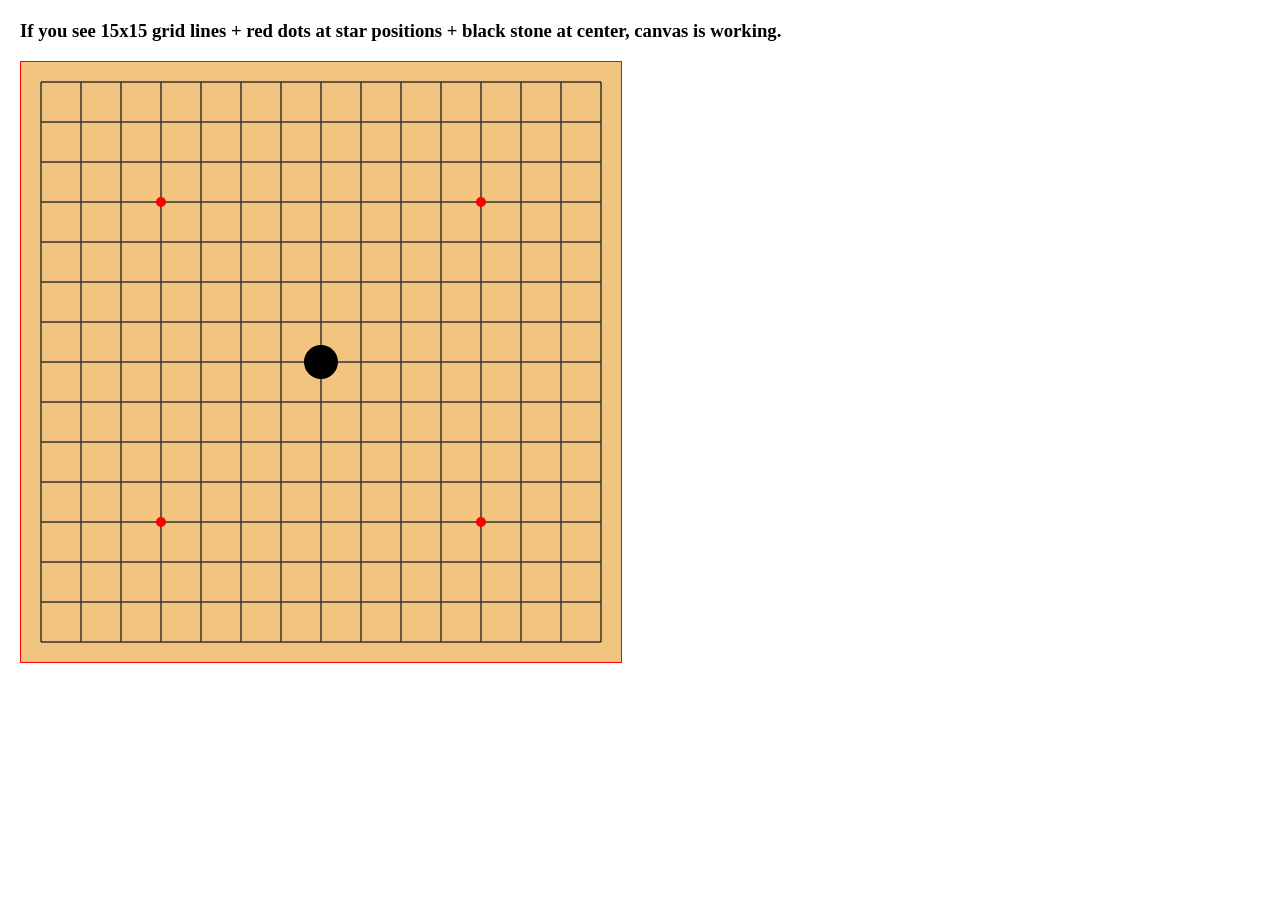
==== debug.html @ 55e4e4a0 "Initial commit: 五子棋卓越版 - 功能完整修复与动画升级" ====
<!DOCTYPE html>
<html>
<head>
<style>
body { margin: 20px; }
canvas { border: 1px solid red; }
</style>
</head>
<body>
<h3>If you see 15x15 grid lines + red dots at star positions + black stone at center, canvas is working.</h3>
<canvas id="board" width="600" height="600"></canvas>
<script>
const canvas = document.getElementById('board');
const ctx = canvas.getContext('2d');

const size = 15;
const cellSize = 40;
const padding = cellSize/2;

console.log('Canvas size:', canvas.width, canvas.height);
console.log('Cell size:', cellSize, 'Padding:', padding);

// Fill background
ctx.fillStyle = '#f1c47f';
ctx.fillRect(0, 0, 600, 600);

// Grid
ctx.strokeStyle = '#333';
ctx.lineWidth = 1.5;
for(let i=0; i<size; i++) {
    const pos = padding + i * cellSize;
    console.log('Line', i, 'at', pos);
    ctx.beginPath();
    ctx.moveTo(padding, pos);
    ctx.lineTo(600-padding, pos);
    ctx.stroke();
    ctx.beginPath();
    ctx.moveTo(pos, padding);
    ctx.lineTo(pos, 600-padding);
    ctx.stroke();
}

// Star points
ctx.fillStyle = 'red';
const stars = [[3,3],[11,3],[3,11],[11,11],[7,7]];
stars.forEach(([r,c]) => {
    const x = padding + c * cellSize;
    const y = padding + r * cellSize;
    ctx.beginPath();
    ctx.arc(x, y, 5, 0, Math.PI*2);
    ctx.fill();
    console.log('Star at', r, c, '->', x, y);
});

// Center stone
const cx = padding + 7 * cellSize;
const cy = padding + 7 * cellSize;
ctx.beginPath();
ctx.arc(cx, cy, 17, 0, Math.PI*2);
ctx.fillStyle = 'black';
ctx.fill();
console.log('Center stone at', cx, cy);
</script>
</body>
</html>
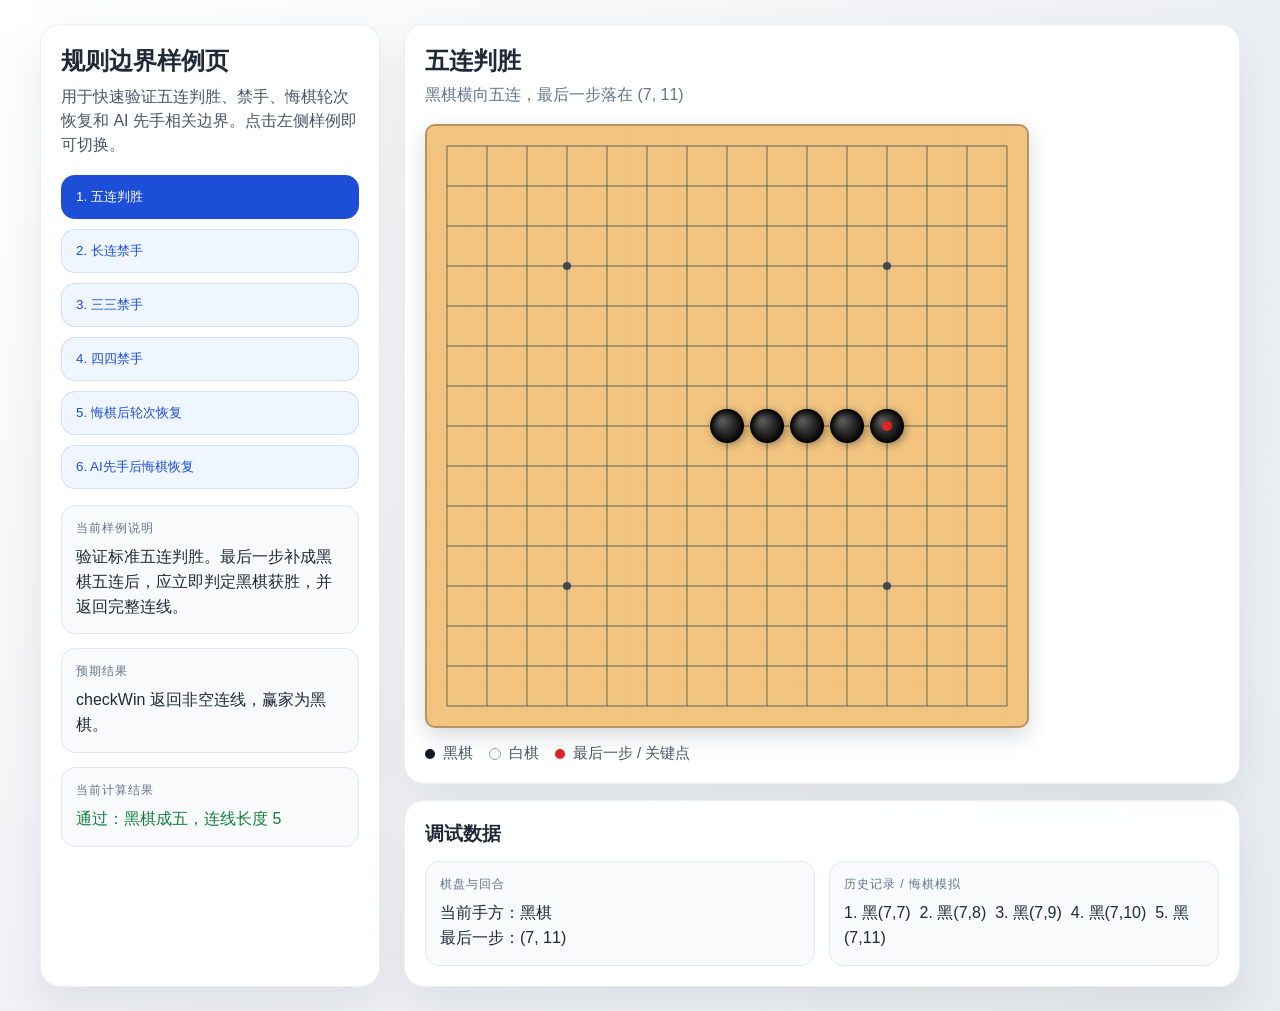
==== commit 440a4f8a: "feat: release v1.0.2 with autosave and records" ====
--- a/debug.html
+++ b/debug.html
@@ -1,65 +1,789 @@
 <!DOCTYPE html>
-<html>
+<html lang="zh-CN">
 <head>
-<style>
-body { margin: 20px; }
-canvas { border: 1px solid red; }
-</style>
+    <meta charset="UTF-8">
+    <meta name="viewport" content="width=device-width, initial-scale=1.0">
+    <title>五子棋规则边界样例页</title>
+    <style>
+        :root {
+            --wood: #f1c47f;
+            --wood-dark: #d4a76a;
+            --ink: #1f2937;
+            --line: rgba(44, 62, 80, 0.7);
+            --panel: rgba(255, 255, 255, 0.96);
+            --accent: #2563eb;
+            --ok: #15803d;
+            --warn: #b45309;
+        }
+
+        * {
+            box-sizing: border-box;
+        }
+
+        body {
+            margin: 0;
+            min-height: 100vh;
+            padding: 24px;
+            background:
+                radial-gradient(circle at top left, rgba(255, 255, 255, 0.95), rgba(231, 235, 239, 0.98)),
+                linear-gradient(180deg, #f8fafc, #e5e7eb);
+            color: var(--ink);
+            font-family: "Microsoft YaHei", "PingFang SC", sans-serif;
+        }
+
+        .app {
+            width: min(1200px, 100%);
+            margin: 0 auto;
+            display: grid;
+            grid-template-columns: 340px minmax(0, 1fr);
+            gap: 24px;
+        }
+
+        .panel {
+            background: var(--panel);
+            border: 1px solid rgba(148, 163, 184, 0.18);
+            border-radius: 20px;
+            padding: 20px;
+            box-shadow: 0 18px 40px rgba(15, 23, 42, 0.08);
+        }
+
+        h1,
+        h2,
+        h3,
+        p {
+            margin: 0;
+        }
+
+        .header {
+            margin-bottom: 16px;
+        }
+
+        .header p {
+            margin-top: 8px;
+            color: #475569;
+            line-height: 1.5;
+        }
+
+        .scenario-list {
+            display: grid;
+            gap: 10px;
+            margin-top: 18px;
+        }
+
+        .scenario-btn {
+            width: 100%;
+            border: 1px solid rgba(37, 99, 235, 0.16);
+            background: #eff6ff;
+            color: #1d4ed8;
+            border-radius: 14px;
+            padding: 12px 14px;
+            text-align: left;
+            cursor: pointer;
+            transition: background 0.2s ease, transform 0.2s ease;
+        }
+
+        .scenario-btn:hover {
+            background: #dbeafe;
+            transform: translateY(-1px);
+        }
+
+        .scenario-btn.active {
+            background: #1d4ed8;
+            color: white;
+            border-color: transparent;
+        }
+
+        .meta {
+            display: grid;
+            gap: 14px;
+            margin-top: 16px;
+        }
+
+        .meta-card {
+            background: #f8fafc;
+            border: 1px solid #e2e8f0;
+            border-radius: 14px;
+            padding: 14px;
+        }
+
+        .meta-label {
+            display: block;
+            font-size: 0.76rem;
+            text-transform: uppercase;
+            letter-spacing: 0.08em;
+            color: #64748b;
+            margin-bottom: 8px;
+        }
+
+        .meta-value {
+            line-height: 1.55;
+            white-space: pre-wrap;
+        }
+
+        .meta-value.ok {
+            color: var(--ok);
+        }
+
+        .meta-value.warn {
+            color: var(--warn);
+        }
+
+        .board-panel {
+            display: grid;
+            gap: 16px;
+        }
+
+        .board-wrap {
+            width: min(100%, 604px);
+            padding: 2px;
+            border-radius: 10px;
+            background: #c19a6b;
+            box-shadow:
+                0 8px 22px rgba(15, 23, 42, 0.16),
+                inset 0 0 70px rgba(0, 0, 0, 0.08);
+        }
+
+        canvas {
+            display: block;
+            width: 100%;
+            height: auto;
+            background: var(--wood);
+            background-image:
+                repeating-linear-gradient(90deg, transparent, transparent 40px, rgba(212, 167, 106, 0.1) 41px),
+                repeating-linear-gradient(0deg, transparent, transparent 40px, rgba(212, 167, 106, 0.1) 41px);
+            border-radius: 8px;
+        }
+
+        .result-grid {
+            display: grid;
+            grid-template-columns: repeat(2, minmax(0, 1fr));
+            gap: 14px;
+        }
+
+        .legend {
+            display: flex;
+            flex-wrap: wrap;
+            gap: 10px 16px;
+            color: #475569;
+            font-size: 0.92rem;
+        }
+
+        .legend span::before {
+            content: "";
+            display: inline-block;
+            width: 10px;
+            height: 10px;
+            border-radius: 999px;
+            margin-right: 8px;
+            vertical-align: middle;
+        }
+
+        .legend .black::before {
+            background: #111827;
+        }
+
+        .legend .white::before {
+            background: #f8fafc;
+            border: 1px solid #94a3b8;
+        }
+
+        .legend .mark::before {
+            background: #dc2626;
+        }
+
+        @media (max-width: 960px) {
+            .app {
+                grid-template-columns: 1fr;
+            }
+        }
+
+        @media (max-width: 640px) {
+            body {
+                padding: 12px;
+            }
+
+            .panel {
+                padding: 16px;
+                border-radius: 16px;
+            }
+
+            .result-grid {
+                grid-template-columns: 1fr;
+            }
+        }
+    </style>
 </head>
 <body>
-<h3>If you see 15x15 grid lines + red dots at star positions + black stone at center, canvas is working.</h3>
-<canvas id="board" width="600" height="600"></canvas>
-<script>
-const canvas = document.getElementById('board');
-const ctx = canvas.getContext('2d');
-
-const size = 15;
-const cellSize = 40;
-const padding = cellSize/2;
-
-console.log('Canvas size:', canvas.width, canvas.height);
-console.log('Cell size:', cellSize, 'Padding:', padding);
-
-// Fill background
-ctx.fillStyle = '#f1c47f';
-ctx.fillRect(0, 0, 600, 600);
-
-// Grid
-ctx.strokeStyle = '#333';
-ctx.lineWidth = 1.5;
-for(let i=0; i<size; i++) {
-    const pos = padding + i * cellSize;
-    console.log('Line', i, 'at', pos);
-    ctx.beginPath();
-    ctx.moveTo(padding, pos);
-    ctx.lineTo(600-padding, pos);
-    ctx.stroke();
-    ctx.beginPath();
-    ctx.moveTo(pos, padding);
-    ctx.lineTo(pos, 600-padding);
-    ctx.stroke();
-}
-
-// Star points
-ctx.fillStyle = 'red';
-const stars = [[3,3],[11,3],[3,11],[11,11],[7,7]];
-stars.forEach(([r,c]) => {
-    const x = padding + c * cellSize;
-    const y = padding + r * cellSize;
-    ctx.beginPath();
-    ctx.arc(x, y, 5, 0, Math.PI*2);
-    ctx.fill();
-    console.log('Star at', r, c, '->', x, y);
-});
-
-// Center stone
-const cx = padding + 7 * cellSize;
-const cy = padding + 7 * cellSize;
-ctx.beginPath();
-ctx.arc(cx, cy, 17, 0, Math.PI*2);
-ctx.fillStyle = 'black';
-ctx.fill();
-console.log('Center stone at', cx, cy);
-</script>
+    <div class="app">
+        <aside class="panel">
+            <div class="header">
+                <h1>规则边界样例页</h1>
+                <p>用于快速验证五连判胜、禁手、悔棋轮次恢复和 AI 先手相关边界。点击左侧样例即可切换。</p>
+            </div>
+
+            <div id="scenario-list" class="scenario-list"></div>
+
+            <div class="meta">
+                <div class="meta-card">
+                    <span class="meta-label">当前样例说明</span>
+                    <div id="scenario-description" class="meta-value"></div>
+                </div>
+                <div class="meta-card">
+                    <span class="meta-label">预期结果</span>
+                    <div id="scenario-expected" class="meta-value"></div>
+                </div>
+                <div class="meta-card">
+                    <span class="meta-label">当前计算结果</span>
+                    <div id="scenario-actual" class="meta-value ok"></div>
+                </div>
+            </div>
+        </aside>
+
+        <main class="board-panel">
+            <section class="panel">
+                <h2 id="scenario-title">样例详情</h2>
+                <p id="scenario-subtitle" style="margin-top: 8px; color: #64748b;"></p>
+                <div style="margin-top: 18px;" class="board-wrap">
+                    <canvas id="board" width="600" height="600"></canvas>
+                </div>
+                <div style="margin-top: 16px;" class="legend">
+                    <span class="black">黑棋</span>
+                    <span class="white">白棋</span>
+                    <span class="mark">最后一步 / 关键点</span>
+                </div>
+            </section>
+
+            <section class="panel">
+                <h3>调试数据</h3>
+                <div class="result-grid" style="margin-top: 14px;">
+                    <div class="meta-card">
+                        <span class="meta-label">棋盘与回合</span>
+                        <div id="scenario-state" class="meta-value"></div>
+                    </div>
+                    <div class="meta-card">
+                        <span class="meta-label">历史记录 / 悔棋模拟</span>
+                        <div id="scenario-history" class="meta-value"></div>
+                    </div>
+                </div>
+            </section>
+        </main>
+    </div>
+
+    <script>
+        const canvas = document.getElementById('board');
+        const ctx = canvas.getContext('2d');
+
+        const size = 15;
+        const cellSize = 40;
+        const padding = cellSize / 2;
+        const gridExtent = canvas.width - padding;
+        const directions = [[1, 0], [0, 1], [1, 1], [1, -1]];
+
+        const scenarios = [
+            {
+                id: 'five-win',
+                title: '五连判胜',
+                subtitle: '黑棋横向五连，最后一步落在 (7, 11)',
+                description: '验证标准五连判胜。最后一步补成黑棋五连后，应立即判定黑棋获胜，并返回完整连线。',
+                expected: 'checkWin 返回非空连线，赢家为黑棋。',
+                create() {
+                    const board = createEmptyBoard();
+                    const line = [[7, 7], [7, 8], [7, 9], [7, 10], [7, 11]];
+                    for (const [r, c] of line) {
+                        board[r][c] = 1;
+                    }
+                    return {
+                        board,
+                        currentPlayer: 1,
+                        lastMove: { r: 7, c: 11 },
+                        history: line.map(([r, c]) => ({ r, c, p: 1 }))
+                    };
+                },
+                evaluate(state) {
+                    const winLine = checkWin(state.board, state.lastMove.r, state.lastMove.c, 1);
+                    return {
+                        summary: winLine ? `通过：黑棋成五，连线长度 ${winLine.length}` : '失败：未识别出五连。',
+                        ok: Boolean(winLine),
+                        state: `当前手方：黑棋\n最后一步：(${state.lastMove.r}, ${state.lastMove.c})`,
+                        history: summarizeHistory(state.history)
+                    };
+                }
+            },
+            {
+                id: 'overline',
+                title: '长连禁手',
+                subtitle: '黑棋在横线形成六连',
+                description: '验证连珠规则中的长连禁手。黑棋最后一步后如果形成 6 子及以上，应触发长连禁手。',
+                expected: 'checkForbiddenMove 返回“长连禁手 (超过五子)”。',
+                create() {
+                    const board = createEmptyBoard();
+                    [[7, 6], [7, 7], [7, 8], [7, 9], [7, 10]].forEach(([r, c]) => {
+                        board[r][c] = 1;
+                    });
+                    return {
+                        board,
+                        currentPlayer: 1,
+                        lastMove: { r: 7, c: 11 },
+                        history: [[7, 6], [7, 7], [7, 8], [7, 9], [7, 10]].map(([r, c]) => ({ r, c, p: 1 }))
+                    };
+                },
+                evaluate(state) {
+                    const board = cloneBoard(state.board);
+                    const result = checkForbiddenMove(board, state.lastMove.r, state.lastMove.c);
+                    return {
+                        summary: result || '失败：未识别出长连禁手。',
+                        ok: result === '长连禁手 (超过五子)',
+                        state: `当前手方：黑棋\n测试落点：(${state.lastMove.r}, ${state.lastMove.c})`,
+                        history: summarizeHistory(state.history)
+                    };
+                }
+            },
+            {
+                id: 'double-three',
+                title: '三三禁手',
+                subtitle: '黑棋在中心点形成双活三',
+                description: '经典双活三样例：最后一步落在中心后，横向和纵向都形成活三，应判定三三禁手。',
+                expected: 'checkForbiddenMove 返回“三三禁手 (双重活三)”。',
+                create() {
+                    const board = createEmptyBoard();
+                    [[7, 6], [7, 8], [6, 7], [8, 7]].forEach(([r, c]) => {
+                        board[r][c] = 1;
+                    });
+                    return {
+                        board,
+                        currentPlayer: 1,
+                        lastMove: { r: 7, c: 7 },
+                        history: [[7, 6], [7, 8], [6, 7], [8, 7]].map(([r, c]) => ({ r, c, p: 1 }))
+                    };
+                },
+                evaluate(state) {
+                    const board = cloneBoard(state.board);
+                    const result = checkForbiddenMove(board, state.lastMove.r, state.lastMove.c);
+                    return {
+                        summary: result || '失败：未识别出三三禁手。',
+                        ok: result === '三三禁手 (双重活三)',
+                        state: `当前手方：黑棋\n测试落点：(${state.lastMove.r}, ${state.lastMove.c})`,
+                        history: summarizeHistory(state.history)
+                    };
+                }
+            },
+            {
+                id: 'double-four',
+                title: '四四禁手',
+                subtitle: '黑棋一手形成横竖双四',
+                description: '中心落子后同时形成两个“四”，应判定四四禁手。',
+                expected: 'checkForbiddenMove 返回“四四禁手 (双重四路)”。',
+                create() {
+                    const board = createEmptyBoard();
+                    [[7, 5], [7, 6], [7, 8], [6, 7], [8, 7], [9, 7]].forEach(([r, c]) => {
+                        board[r][c] = 1;
+                    });
+                    return {
+                        board,
+                        currentPlayer: 1,
+                        lastMove: { r: 7, c: 7 },
+                        history: [[7, 5], [7, 6], [7, 8], [6, 7], [8, 7], [9, 7]].map(([r, c]) => ({ r, c, p: 1 }))
+                    };
+                },
+                evaluate(state) {
+                    const board = cloneBoard(state.board);
+                    const result = checkForbiddenMove(board, state.lastMove.r, state.lastMove.c);
+                    return {
+                        summary: result || '失败：未识别出四四禁手。',
+                        ok: result === '四四禁手 (双重四路)',
+                        state: `当前手方：黑棋\n测试落点：(${state.lastMove.r}, ${state.lastMove.c})`,
+                        history: summarizeHistory(state.history)
+                    };
+                }
+            },
+            {
+                id: 'undo-recovery',
+                title: '悔棋后轮次恢复',
+                subtitle: '玩家先手的人机模式，悔棋应回到玩家回合',
+                description: '在人机模式且玩家先手时，双方各下一手后悔棋，应同时回退两步，并恢复到玩家回合。',
+                expected: '悔棋前历史 4 步，悔棋后历史 2 步，当前轮到黑棋（玩家）。',
+                create() {
+                    const history = [
+                        { r: 7, c: 7, p: 1 },
+                        { r: 7, c: 8, p: 2 },
+                        { r: 8, c: 7, p: 1 },
+                        { r: 8, c: 8, p: 2 }
+                    ];
+                    return {
+                        board: buildBoardFromHistory(history),
+                        currentPlayer: 1,
+                        history,
+                        mode: 'pve',
+                        firstPlayer: 'human'
+                    };
+                },
+                evaluate(state) {
+                    const undone = simulateUndo(state.history, 'pve');
+                    return {
+                        summary: `悔棋后剩余 ${undone.history.length} 步，当前轮到 ${undone.currentPlayer === 1 ? '黑棋' : '白棋'}`,
+                        ok: undone.history.length === 2 && undone.currentPlayer === 1,
+                        state: `悔棋前历史：${state.history.length} 步\n模式：人机\n先手方：玩家`,
+                        history: `悔棋前：${summarizeHistory(state.history)}\n悔棋后：${summarizeHistory(undone.history)}`
+                    };
+                }
+            },
+            {
+                id: 'ai-first-undo',
+                title: 'AI先手后悔棋恢复',
+                subtitle: 'AI 先手时，悔棋后应回到 AI 回合',
+                description: 'AI 先手的人机模式下，双方各下一手后悔棋，应同时清除两步，并恢复到黑棋 AI 回合。',
+                expected: '悔棋后历史为空，当前轮到黑棋（AI）。',
+                create() {
+                    const history = [
+                        { r: 7, c: 7, p: 1 },
+                        { r: 7, c: 8, p: 2 }
+                    ];
+                    return {
+                        board: buildBoardFromHistory(history),
+                        currentPlayer: 1,
+                        history,
+                        mode: 'pve',
+                        firstPlayer: 'ai'
+                    };
+                },
+                evaluate(state) {
+                    const undone = simulateUndo(state.history, 'pve');
+                    const aiTurn = undone.currentPlayer === 1;
+                    return {
+                        summary: `悔棋后剩余 ${undone.history.length} 步，当前轮到 ${undone.currentPlayer === 1 ? '黑棋 (AI)' : '白棋 (玩家)'}`,
+                        ok: undone.history.length === 0 && aiTurn,
+                        state: `悔棋前历史：${state.history.length} 步\n模式：人机\n先手方：AI`,
+                        history: `悔棋前：${summarizeHistory(state.history)}\n悔棋后：${summarizeHistory(undone.history)}`
+                    };
+                }
+            }
+        ];
+
+        const titleEl = document.getElementById('scenario-title');
+        const subtitleEl = document.getElementById('scenario-subtitle');
+        const descriptionEl = document.getElementById('scenario-description');
+        const expectedEl = document.getElementById('scenario-expected');
+        const actualEl = document.getElementById('scenario-actual');
+        const stateEl = document.getElementById('scenario-state');
+        const historyEl = document.getElementById('scenario-history');
+        const listEl = document.getElementById('scenario-list');
+
+        function createEmptyBoard() {
+            return Array.from({ length: size }, () => Array(size).fill(0));
+        }
+
+        function cloneBoard(board) {
+            return board.map((row) => [...row]);
+        }
+
+        function buildBoardFromHistory(history) {
+            const board = createEmptyBoard();
+            for (const move of history) {
+                board[move.r][move.c] = move.p;
+            }
+            return board;
+        }
+
+        function isInside(r, c) {
+            return r >= 0 && r < size && c >= 0 && c < size;
+        }
+
+        function drawBoard(state) {
+            ctx.clearRect(0, 0, canvas.width, canvas.height);
+
+            ctx.strokeStyle = varLine();
+            ctx.lineWidth = 1;
+            for (let i = 0; i < size; i++) {
+                ctx.beginPath();
+                ctx.moveTo(padding, i * cellSize + padding);
+                ctx.lineTo(gridExtent, i * cellSize + padding);
+                ctx.stroke();
+
+                ctx.beginPath();
+                ctx.moveTo(i * cellSize + padding, padding);
+                ctx.lineTo(i * cellSize + padding, gridExtent);
+                ctx.stroke();
+            }
+
+            ctx.fillStyle = 'rgba(44, 62, 80, 0.9)';
+            [[3, 3], [11, 3], [3, 11], [11, 11], [7, 7]].forEach(([r, c]) => {
+                ctx.beginPath();
+                ctx.arc(c * cellSize + padding, r * cellSize + padding, 4, 0, Math.PI * 2);
+                ctx.fill();
+            });
+
+            for (let r = 0; r < size; r++) {
+                for (let c = 0; c < size; c++) {
+                    if (state.board[r][c] !== 0) {
+                        drawStone(r, c, state.board[r][c]);
+                    }
+                }
+            }
+
+            if (state.lastMove) {
+                ctx.fillStyle = '#dc2626';
+                ctx.beginPath();
+                ctx.arc(state.lastMove.c * cellSize + padding, state.lastMove.r * cellSize + padding, 5, 0, Math.PI * 2);
+                ctx.fill();
+            }
+        }
+
+        function drawStone(r, c, player) {
+            const x = padding + c * cellSize;
+            const y = padding + r * cellSize;
+
+            ctx.save();
+            ctx.translate(x, y);
+            ctx.shadowBlur = 8;
+            ctx.shadowOffsetX = 2;
+            ctx.shadowOffsetY = 2;
+            ctx.shadowColor = 'rgba(0,0,0,0.35)';
+            ctx.beginPath();
+            ctx.arc(0, 0, 17, 0, Math.PI * 2);
+            const gradient = ctx.createRadialGradient(-5, -5, 2, 0, 0, 17);
+            if (player === 1) {
+                gradient.addColorStop(0, '#555');
+                gradient.addColorStop(1, '#000');
+            } else {
+                gradient.addColorStop(0, '#fff');
+                gradient.addColorStop(1, '#d1d5db');
+            }
+            ctx.fillStyle = gradient;
+            ctx.fill();
+            ctx.restore();
+        }
+
+        function varLine() {
+            return 'rgba(44, 62, 80, 0.7)';
+        }
+
+        function summarizeHistory(history) {
+            if (!history || history.length === 0) {
+                return '无';
+            }
+            return history
+                .map((move, index) => `${index + 1}. ${move.p === 1 ? '黑' : '白'}(${move.r},${move.c})`)
+                .join('  ');
+        }
+
+        function simulateUndo(history, mode) {
+            const nextHistory = history.slice();
+            if (nextHistory.length === 0) {
+                return { history: [], currentPlayer: 1 };
+            }
+
+            const stepsToUndo = mode === 'pve' && nextHistory.length > 1 ? 2 : 1;
+            nextHistory.splice(-stepsToUndo, stepsToUndo);
+            if (nextHistory.length === 0) {
+                return { history: [], currentPlayer: 1 };
+            }
+
+            const latestMove = nextHistory[nextHistory.length - 1];
+            return {
+                history: nextHistory,
+                currentPlayer: latestMove.p === 1 ? 2 : 1
+            };
+        }
+
+        function checkWin(board, r, c, player) {
+            for (const [dr, dc] of directions) {
+                let count = 1;
+                const line = [{ r, c }];
+
+                let nr = r + dr;
+                let nc = c + dc;
+                while (isInside(nr, nc) && board[nr][nc] === player) {
+                    count++;
+                    line.push({ r: nr, c: nc });
+                    nr += dr;
+                    nc += dc;
+                }
+
+                nr = r - dr;
+                nc = c - dc;
+                while (isInside(nr, nc) && board[nr][nc] === player) {
+                    count++;
+                    line.unshift({ r: nr, c: nc });
+                    nr -= dr;
+                    nc -= dc;
+                }
+
+                if (count >= 5) {
+                    return line;
+                }
+            }
+            return null;
+        }
+
+        function checkForbiddenMove(board, r, c) {
+            let threeCount = 0;
+            let fourCount = 0;
+
+            for (const [dr, dc] of directions) {
+                let count = 1;
+                let nr = r + dr;
+                let nc = c + dc;
+                while (isInside(nr, nc) && board[nr][nc] === 1) {
+                    count++;
+                    nr += dr;
+                    nc += dc;
+                }
+                nr = r - dr;
+                nc = c - dc;
+                while (isInside(nr, nc) && board[nr][nc] === 1) {
+                    count++;
+                    nr -= dr;
+                    nc -= dc;
+                }
+                if (count > 5) {
+                    return '长连禁手 (超过五子)';
+                }
+
+                if (isFour(board, r, c, dr, dc)) {
+                    fourCount++;
+                }
+                if (isLiveThree(board, r, c, dr, dc)) {
+                    threeCount++;
+                }
+            }
+
+            if (fourCount >= 2) {
+                return '四四禁手 (双重四路)';
+            }
+            if (threeCount >= 2) {
+                return '三三禁手 (双重活三)';
+            }
+            return null;
+        }
+
+        function isFour(board, r, c, dr, dc) {
+            board[r][c] = 1;
+            for (let i = -4; i <= 0; i++) {
+                let segment = 0;
+                for (let j = 0; j < 5; j++) {
+                    const nr = r + (i + j) * dr;
+                    const nc = c + (i + j) * dc;
+                    if (isInside(nr, nc)) {
+                        if (board[nr][nc] === 1) {
+                            segment++;
+                        } else if (board[nr][nc] !== 0) {
+                            segment = -100;
+                            break;
+                        }
+                    } else {
+                        segment = -100;
+                        break;
+                    }
+                }
+                if (segment === 4) {
+                    board[r][c] = 0;
+                    return true;
+                }
+            }
+            board[r][c] = 0;
+            return false;
+        }
+
+        function isLiveThree(board, r, c, dr, dc) {
+            board[r][c] = 1;
+            let live = false;
+            for (let i = -3; i <= 0; i++) {
+                let segment = 0;
+                const positions = [];
+                for (let j = 0; j < 4; j++) {
+                    const nr = r + (i + j) * dr;
+                    const nc = c + (i + j) * dc;
+                    if (isInside(nr, nc)) {
+                        if (board[nr][nc] === 1) {
+                            segment++;
+                        } else if (board[nr][nc] === 0) {
+                            positions.push({ r: nr, c: nc });
+                        } else {
+                            segment = -100;
+                            break;
+                        }
+                    } else {
+                        segment = -100;
+                        break;
+                    }
+                }
+                if (segment === 3 && positions.length === 1) {
+                    const point = positions[0];
+                    if (isLiveFour(board, point.r, point.c, dr, dc)) {
+                        live = true;
+                        break;
+                    }
+                }
+            }
+            board[r][c] = 0;
+            return live;
+        }
+
+        function isLiveFour(board, r, c, dr, dc) {
+            board[r][c] = 1;
+            let count = 1;
+
+            let nr = r + dr;
+            let nc = c + dc;
+            while (isInside(nr, nc) && board[nr][nc] === 1) {
+                count++;
+                nr += dr;
+                nc += dc;
+            }
+            const headEmpty = isInside(nr, nc) && board[nr][nc] === 0;
+
+            nr = r - dr;
+            nc = c - dc;
+            while (isInside(nr, nc) && board[nr][nc] === 1) {
+                count++;
+                nr -= dr;
+                nc -= dc;
+            }
+            const tailEmpty = isInside(nr, nc) && board[nr][nc] === 0;
+
+            board[r][c] = 0;
+            return count === 4 && headEmpty && tailEmpty;
+        }
+
+        function mountScenarioList() {
+            scenarios.forEach((scenario, index) => {
+                const button = document.createElement('button');
+                button.type = 'button';
+                button.className = 'scenario-btn';
+                button.textContent = `${index + 1}. ${scenario.title}`;
+                button.addEventListener('click', () => showScenario(scenario.id));
+                button.dataset.scenarioId = scenario.id;
+                listEl.appendChild(button);
+            });
+        }
+
+        function showScenario(id) {
+            const scenario = scenarios.find((item) => item.id === id);
+            if (!scenario) {
+                return;
+            }
+
+            const state = scenario.create();
+            const result = scenario.evaluate(state);
+
+            titleEl.innerText = scenario.title;
+            subtitleEl.innerText = scenario.subtitle;
+            descriptionEl.innerText = scenario.description;
+            expectedEl.innerText = scenario.expected;
+            actualEl.innerText = result.summary;
+            actualEl.className = `meta-value ${result.ok ? 'ok' : 'warn'}`;
+            stateEl.innerText = result.state;
+            historyEl.innerText = result.history;
+
+            drawBoard(state);
+
+            document.querySelectorAll('.scenario-btn').forEach((button) => {
+                button.classList.toggle('active', button.dataset.scenarioId === id);
+            });
+        }
+
+        mountScenarioList();
+        showScenario('five-win');
+    </script>
 </body>
 </html>
